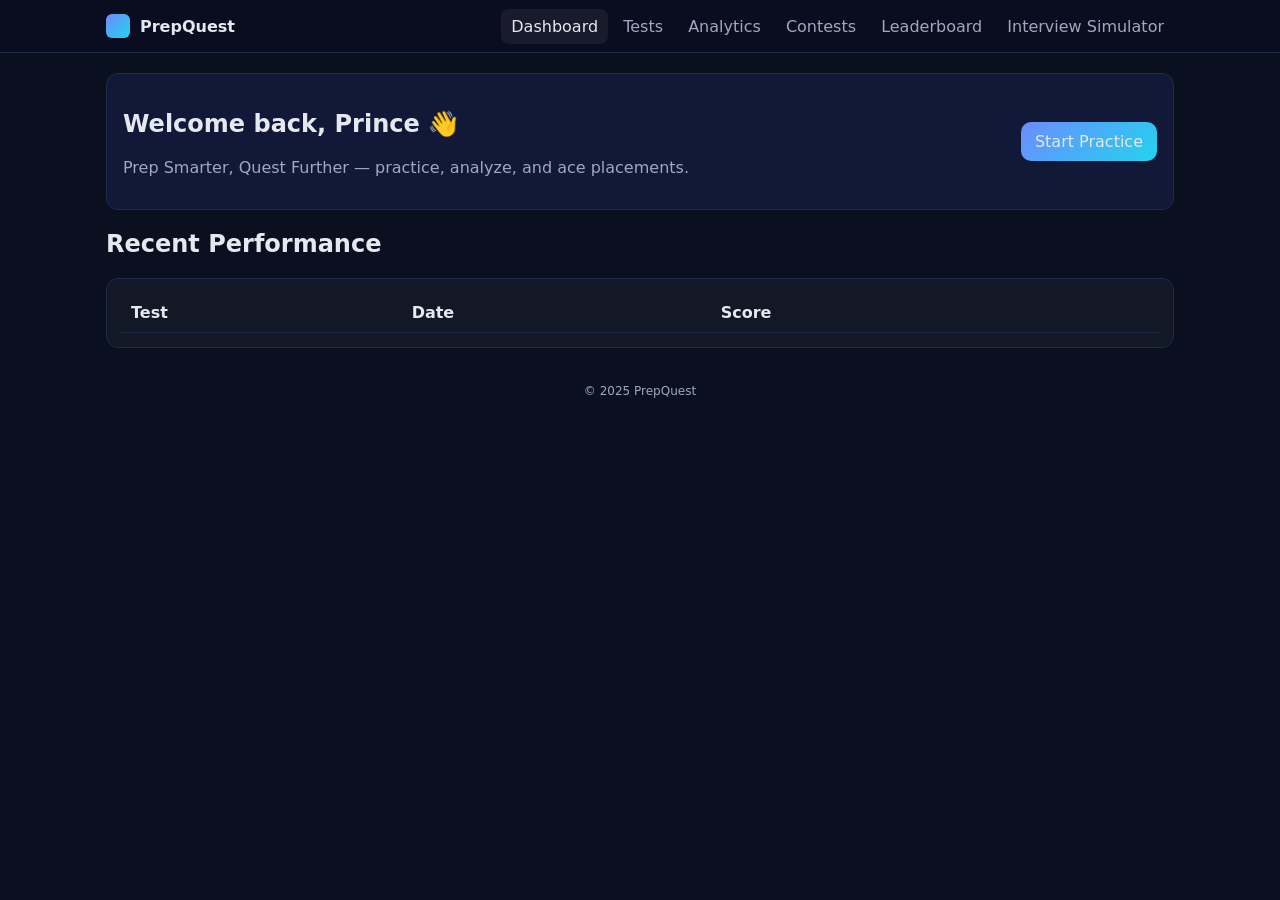
==== index.html @ e730a712 "Initialize PrepQuest web app with core features and UI Co-authored-by: skking2610 <skking2610@gmail." ====
<!DOCTYPE html>
<html lang="en">
<head>
  <meta charset="UTF-8">
  <meta name="viewport" content="width=device-width, initial-scale=1.0">
  <title>PrepQuest · Dashboard</title>
  <link rel="stylesheet" href="assets/styles.css">
  <script defer src="assets/data.js"></script>
  <script defer src="assets/app.js"></script>
  <script>
    document.addEventListener('DOMContentLoaded', () => {
      const nameEl = document.getElementById('user-name');
      if (nameEl) nameEl.textContent = 'Prince';
      if (!window.PQ) return;
      const tbody = document.getElementById('recent-body');
      if (!tbody) return;
      const attempts = PQ.getAttempts().slice(0, 5);
      tbody.innerHTML = attempts.map(a => {
        const d = new Date(a.startedAt).toISOString().slice(0,10);
        const score = a.scorePercent ?? a.accuracy ?? 0;
        const pill = score >= 75 ? 'good' : 'bad';
        const testName = PQ.getTestById(a.testId)?.name || a.testId;
        return `<tr>
          <td>${testName}</td>
          <td class="muted">${d}</td>
          <td><span class="pill ${pill}">${score}%</span></td>
          <td><a class=\"btn\" href=\"review.html?attemptId=${a.id}\">Review</a></td>
        </tr>`;
      }).join('');
    });
  </script>
</head>
<body>
  <header>
    <nav class="nav" data-nav>
      <div class="brand"><span class="logo"></span> PrepQuest</div>
      <div class="nav-links">
        <a href="index.html">Dashboard</a>
        <a href="tests.html">Tests</a>
        <a href="analytics.html">Analytics</a>
        <a href="contests.html">Contests</a>
        <a href="leaderboard.html">Leaderboard</a>
        <a href="simulator.html">Interview Simulator</a>
      </div>
    </nav>
  </header>
  <main class="container">
    <section class="hero">
      <div>
        <h1>Welcome back, <span id="user-name">Student</span> 👋</h1>
        <p class="muted">Prep Smarter, Quest Further — practice, analyze, and ace placements.</p>
      </div>
      <div class="row">
        <a class="btn primary" href="tests.html">Start Practice</a>
      </div>
    </section>
    <section class="section">
      <h2>Recent Performance</h2>
      <div class="card"><div class="card-body">
        <table>
          <thead><tr><th>Test</th><th>Date</th><th>Score</th><th></th></tr></thead>
          <tbody id="recent-body"></tbody>
        </table>
      </div></div>
    </section>
  </main>
  <footer>© 2025 PrepQuest</footer>
</body>
</html>
---- assets/styles.css ----
/* PrepQuest base styles */
:root {
  --bg: #0b1020;
  --panel: #121938;
  --text: #e6e8ef;
  --muted: #a0a8c0;
  --primary: #6c8cff;
  --accent: #22d3ee;
  --border: #1f2a4d;
}
* { box-sizing: border-box; }
body { margin: 0; background: var(--bg); color: var(--text); font-family: Inter, system-ui, -apple-system, Segoe UI, Roboto, Arial; }
header { position: sticky; top: 0; z-index: 10; background: rgba(10,14,32,0.7); backdrop-filter: blur(8px); border-bottom: 1px solid var(--border); }
.nav { max-width: 1100px; margin: 0 auto; display: flex; justify-content: space-between; align-items: center; padding: 14px 16px; }
.brand { display: flex; gap: 10px; align-items: center; font-weight: 700; }
.brand .logo { width: 24px; height: 24px; border-radius: 6px; background: linear-gradient(135deg, var(--primary), var(--accent)); }
.nav-links a { color: var(--muted); text-decoration: none; padding: 8px 10px; border-radius: 8px; }
.nav-links a:hover, .nav-links a.active { background: rgba(255,255,255,0.06); color: var(--text); }
.container { max-width: 1100px; margin: 20px auto; padding: 0 16px; }
.hero { display: flex; justify-content: space-between; gap: 12px; align-items: center; background: var(--panel); border: 1px solid var(--border); padding: 16px; border-radius: 12px; }
.row { display: flex; gap: 12px; flex-wrap: wrap; }
.stat { background: #0f1530; border: 1px solid var(--border); border-radius: 10px; padding: 10px 12px; min-width: 140px; }
.stat .label { color: var(--muted); font-size: 12px; }
.stat .value { font-size: 20px; font-weight: 700; }
.btn { display: inline-flex; align-items: center; gap: 8px; padding: 10px 14px; border-radius: 10px; border: 1px solid var(--border); background: rgba(255,255,255,0.06); color: var(--text); cursor: pointer; text-decoration: none; }
.btn.primary { background: linear-gradient(135deg, var(--primary), var(--accent)); border: none; }
.btn.danger { background: linear-gradient(135deg, #ff6b6b, #f97316); border: none; }
.filters { display: flex; gap: 12px; flex-wrap: wrap; }
select, input[type="search"] { background: #0f1530; border: 1px solid var(--border); color: var(--text); padding: 8px 10px; border-radius: 8px; }
.section { margin-top: 18px; }
.card { background: rgba(255,255,255,0.03); border: 1px solid var(--border); border-radius: 12px; }
.card-body { padding: 14px; }
.muted { color: var(--muted); }
table { width: 100%; border-collapse: collapse; }
th, td { padding: 10px; border-bottom: 1px solid var(--border); text-align: left; }
.pill { padding: 4px 8px; border-radius: 999px; border: 1px solid var(--border); font-size: 12px; background: #0f1530; }
.pill.good { color: #10b981; border-color: rgba(16,185,129,0.3); }
.pill.bad { color: #ef4444; border-color: rgba(239,68,68,0.3); }
.q-timebar { height: 8px; border-radius: 6px; background: rgba(255,255,255,0.06); overflow: hidden; border: 1px solid var(--border); }
.q-timebar > span { display: block; height: 100%; background: linear-gradient(90deg, var(--primary), var(--accent)); }
footer { color: var(--muted); font-size: 12px; text-align: center; padding: 16px; }
@media (max-width: 820px) { .hero { flex-direction: column; align-items: flex-start; } }
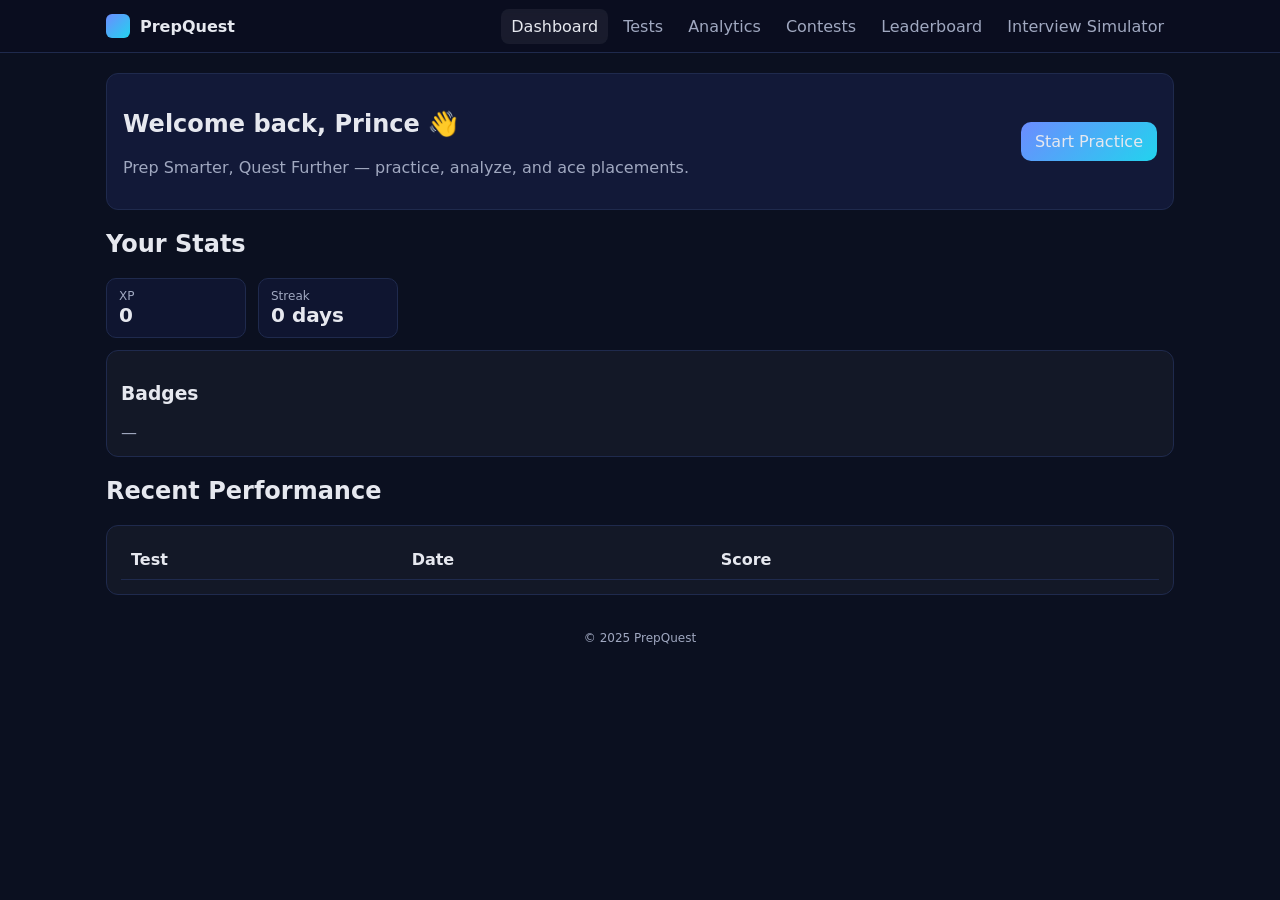
==== commit f8147a93: "Add user stats, leaderboard, badges, and analytics pages Co-authored-by: skking2610 <skking2610@gmai" ====
--- a/index.html
+++ b/index.html
@@ -12,6 +12,14 @@
       const nameEl = document.getElementById('user-name');
       if (nameEl) nameEl.textContent = 'Prince';
       if (!window.PQ) return;
+      // Stats
+      const user = PQ.getUser('u1') || { xp: 0, streak: 0, badges: [] };
+      const xpEl = document.getElementById('xp-val');
+      const streakEl = document.getElementById('streak-val');
+      const badgesEl = document.getElementById('badges');
+      if (xpEl) xpEl.textContent = String(user.xp||0);
+      if (streakEl) streakEl.textContent = `${user.streak||0} day${(user.streak||0)===1?'':'s'}`;
+      if (badgesEl) badgesEl.textContent = (user.badges||[]).join(' ') || '—';
       const tbody = document.getElementById('recent-body');
       if (!tbody) return;
       const attempts = PQ.getAttempts().slice(0, 5);
@@ -55,6 +63,17 @@
       </div>
     </section>
     <section class="section">
+      <h2>Your Stats</h2>
+      <div class="row" style="margin-bottom:12px">
+        <div class="stat"><div class="label">XP</div><div class="value" id="xp-val">0</div></div>
+        <div class="stat"><div class="label">Streak</div><div class="value" id="streak-val">0 days</div></div>
+      </div>
+      <div class="card"><div class="card-body">
+        <h3>Badges</h3>
+        <div id="badges" class="muted">—</div>
+      </div></div>
+    </section>
+    <section class="section">
       <h2>Recent Performance</h2>
       <div class="card"><div class="card-body">
         <table>
